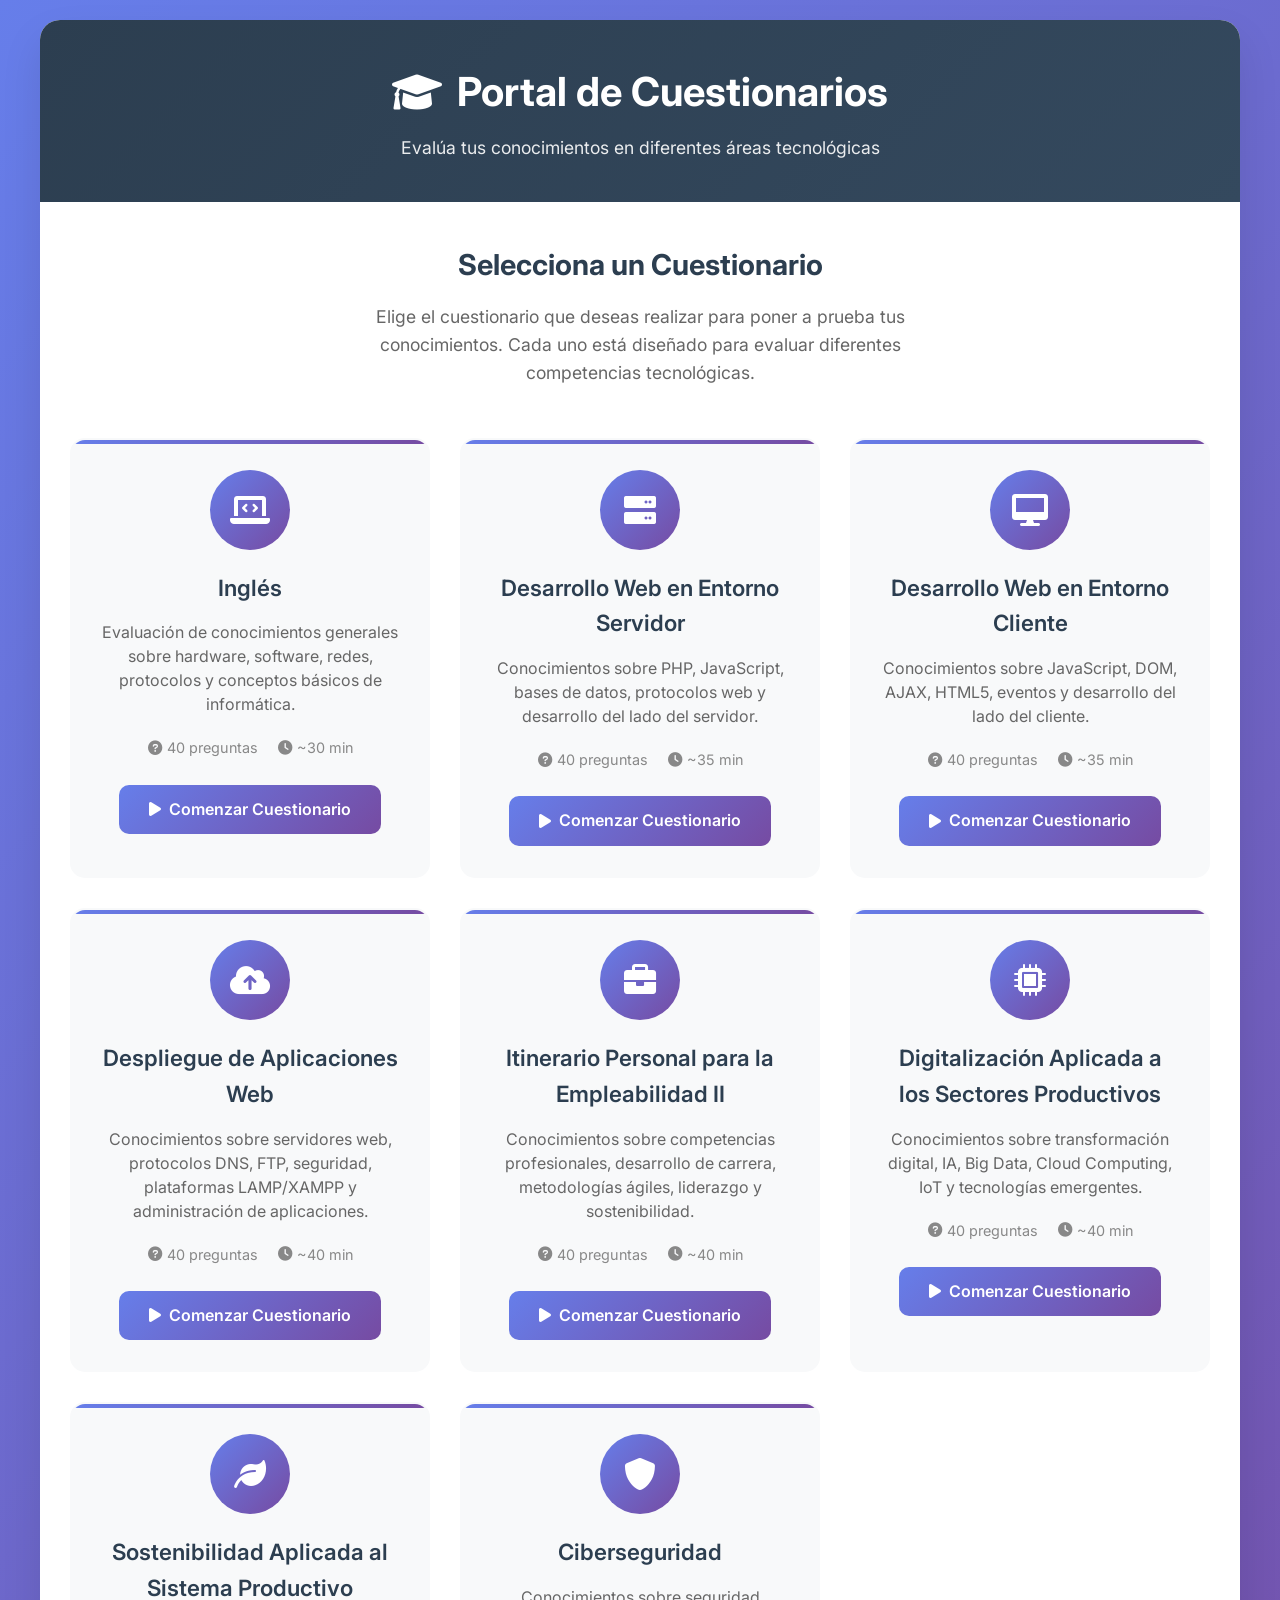
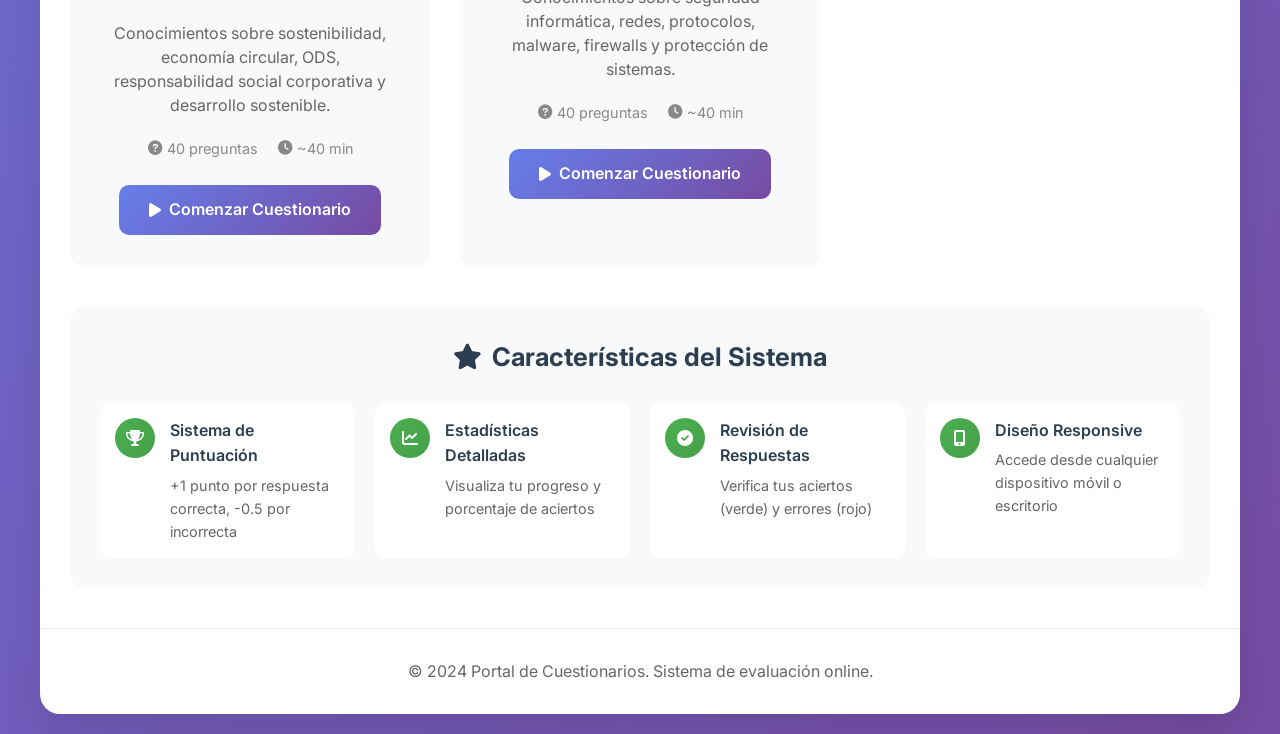
==== main.html @ a23e16ca "Plataforma completa de cuestionarios educativos con 8 módulos" ====
<!DOCTYPE html>
<html lang="es">
<head>
    <meta charset="UTF-8">
    <meta name="viewport" content="width=device-width, initial-scale=1.0">
    <title>Portal de Cuestionarios</title>
    <link href="https://fonts.googleapis.com/css2?family=Inter:wght@300;400;500;600;700&display=swap" rel="stylesheet">
    <link rel="stylesheet" href="https://cdnjs.cloudflare.com/ajax/libs/font-awesome/6.0.0/css/all.min.css">
    <style>
        * {
            margin: 0;
            padding: 0;
            box-sizing: border-box;
        }

        body {
            font-family: 'Inter', -apple-system, BlinkMacSystemFont, 'Segoe UI', Roboto, sans-serif;
            background: linear-gradient(135deg, #667eea 0%, #764ba2 100%);
            min-height: 100vh;
            padding: 20px;
            line-height: 1.6;
        }

        .container {
            max-width: 1200px;
            margin: 0 auto;
            background: white;
            border-radius: 20px;
            box-shadow: 0 20px 40px rgba(0, 0, 0, 0.1);
            overflow: hidden;
        }

        .header {
            background: linear-gradient(135deg, #2c3e50 0%, #34495e 100%);
            color: white;
            padding: 40px 30px;
            text-align: center;
        }

        .header h1 {
            font-size: 2.5rem;
            font-weight: 700;
            margin-bottom: 10px;
            display: flex;
            align-items: center;
            justify-content: center;
            gap: 15px;
        }

        .header p {
            font-size: 1.1rem;
            opacity: 0.9;
        }

        .content {
            padding: 40px 30px;
        }

        .intro {
            text-align: center;
            margin-bottom: 50px;
        }

        .intro h2 {
            font-size: 1.8rem;
            color: #2c3e50;
            margin-bottom: 15px;
        }

        .intro p {
            font-size: 1.1rem;
            color: #666;
            max-width: 600px;
            margin: 0 auto;
        }

        .quizzes-grid {
            display: grid;
            grid-template-columns: repeat(3, 1fr);
            gap: 30px;
            margin-bottom: 40px;
        }

        @media (max-width: 1200px) {
            .quizzes-grid {
                grid-template-columns: repeat(2, 1fr);
            }
        }

        @media (max-width: 768px) {
            .quizzes-grid {
                grid-template-columns: 1fr;
            }
        }

        .quiz-card {
            background: #f8f9fa;
            border-radius: 15px;
            padding: 30px;
            text-align: center;
            transition: all 0.3s ease;
            border: 2px solid transparent;
            position: relative;
            overflow: hidden;
        }

        .quiz-card::before {
            content: '';
            position: absolute;
            top: 0;
            left: 0;
            right: 0;
            height: 4px;
            background: linear-gradient(90deg, #667eea, #764ba2);
        }

        .quiz-card:hover {
            transform: translateY(-5px);
            box-shadow: 0 15px 30px rgba(0, 0, 0, 0.15);
            border-color: #667eea;
        }

        .quiz-icon {
            width: 80px;
            height: 80px;
            border-radius: 50%;
            background: linear-gradient(135deg, #667eea 0%, #764ba2 100%);
            display: flex;
            align-items: center;
            justify-content: center;
            margin: 0 auto 20px;
            font-size: 2rem;
            color: white;
        }

        .quiz-card h3 {
            font-size: 1.4rem;
            color: #2c3e50;
            margin-bottom: 15px;
            font-weight: 600;
        }

        .quiz-card p {
            color: #666;
            margin-bottom: 20px;
            line-height: 1.5;
        }

        .quiz-info {
            display: flex;
            justify-content: center;
            gap: 20px;
            margin-bottom: 25px;
            font-size: 0.9rem;
            color: #888;
        }

        .quiz-info span {
            display: flex;
            align-items: center;
            gap: 5px;
        }

        .quiz-btn {
            background: linear-gradient(135deg, #667eea 0%, #764ba2 100%);
            color: white;
            border: none;
            padding: 12px 30px;
            border-radius: 10px;
            font-size: 1rem;
            font-weight: 600;
            cursor: pointer;
            transition: all 0.3s ease;
            display: inline-flex;
            align-items: center;
            gap: 8px;
            text-decoration: none;
        }

        .quiz-btn:hover {
            transform: translateY(-2px);
            box-shadow: 0 5px 15px rgba(102, 126, 234, 0.4);
        }

        .features {
            background: #f8f9fa;
            border-radius: 15px;
            padding: 30px;
            margin-top: 40px;
        }

        .features h3 {
            font-size: 1.6rem;
            color: #2c3e50;
            margin-bottom: 25px;
            text-align: center;
            display: flex;
            align-items: center;
            justify-content: center;
            gap: 10px;
        }

        .features-grid {
            display: grid;
            grid-template-columns: repeat(auto-fit, minmax(250px, 1fr));
            gap: 20px;
        }

        .feature-item {
            display: flex;
            align-items: flex-start;
            gap: 15px;
            padding: 15px;
            background: white;
            border-radius: 10px;
            transition: transform 0.3s ease;
        }

        .feature-item:hover {
            transform: translateY(-2px);
        }

        .feature-icon {
            width: 40px;
            height: 40px;
            border-radius: 50%;
            background: linear-gradient(135deg, #4CAF50, #45a049);
            display: flex;
            align-items: center;
            justify-content: center;
            color: white;
            flex-shrink: 0;
        }

        .feature-text h4 {
            font-size: 1rem;
            color: #2c3e50;
            margin-bottom: 5px;
            font-weight: 600;
        }

        .feature-text p {
            font-size: 0.9rem;
            color: #666;
            margin: 0;
        }

        .footer {
            text-align: center;
            padding: 30px;
            color: #666;
            border-top: 1px solid #e9ecef;
        }

        @media (max-width: 768px) {
            .container {
                border-radius: 0;
                margin: -20px;
            }
            
            .header h1 {
                font-size: 2rem;
            }
            
            .quizzes-grid {
                grid-template-columns: 1fr;
                gap: 20px;
            }
            
            .features-grid {
                grid-template-columns: 1fr;
            }
        }
    </style>
</head>
<body>
    <div class="container">
        <header class="header">
            <h1><i class="fas fa-graduation-cap"></i> Portal de Cuestionarios</h1>
            <p>Evalúa tus conocimientos en diferentes áreas tecnológicas</p>
        </header>

        <div class="content">
            <div class="intro">
                <h2>Selecciona un Cuestionario</h2>
                <p>Elige el cuestionario que deseas realizar para poner a prueba tus conocimientos. Cada uno está diseñado para evaluar diferentes competencias tecnológicas.</p>
            </div>

            <div class="quizzes-grid">
                <div class="quiz-card">
                    <div class="quiz-icon">
                        <i class="fas fa-laptop-code"></i>
                    </div>
                    <h3>Inglés</h3>
                    <p>Evaluación de conocimientos generales sobre hardware, software, redes, protocolos y conceptos básicos de informática.</p>
                    <div class="quiz-info">
                        <span><i class="fas fa-question-circle"></i> 40 preguntas</span>
                        <span><i class="fas fa-clock"></i> ~30 min</span>
                    </div>
                    <a href="index.html" class="quiz-btn">
                        <i class="fas fa-play"></i> Comenzar Cuestionario
                    </a>
                </div>

                <div class="quiz-card">
                    <div class="quiz-icon">
                        <i class="fas fa-server"></i>
                    </div>
                    <h3>Desarrollo Web en Entorno Servidor</h3>
                    <p>Conocimientos sobre PHP, JavaScript, bases de datos, protocolos web y desarrollo del lado del servidor.</p>
                    <div class="quiz-info">
                        <span><i class="fas fa-question-circle"></i> 40 preguntas</span>
                        <span><i class="fas fa-clock"></i> ~35 min</span>
                    </div>
                    <a href="desarrollo-web.html" class="quiz-btn">
                        <i class="fas fa-play"></i> Comenzar Cuestionario
                    </a>
                </div>

                <div class="quiz-card">
                    <div class="quiz-icon">
                        <i class="fas fa-desktop"></i>
                    </div>
                    <h3>Desarrollo Web en Entorno Cliente</h3>
                    <p>Conocimientos sobre JavaScript, DOM, AJAX, HTML5, eventos y desarrollo del lado del cliente.</p>
                    <div class="quiz-info">
                        <span><i class="fas fa-question-circle"></i> 40 preguntas</span>
                        <span><i class="fas fa-clock"></i> ~35 min</span>
                    </div>
                    <a href="desarrollo-cliente.html" class="quiz-btn">
                        <i class="fas fa-play"></i> Comenzar Cuestionario
                    </a>
                </div>

                <div class="quiz-card">
                    <div class="quiz-icon">
                        <i class="fas fa-cloud-upload-alt"></i>
                    </div>
                    <h3>Despliegue de Aplicaciones Web</h3>
                    <p>Conocimientos sobre servidores web, protocolos DNS, FTP, seguridad, plataformas LAMP/XAMPP y administración de aplicaciones.</p>
                    <div class="quiz-info">
                        <span><i class="fas fa-question-circle"></i> 40 preguntas</span>
                        <span><i class="fas fa-clock"></i> ~40 min</span>
                    </div>
                    <a href="despliegue-web.html" class="quiz-btn">
                        <i class="fas fa-play"></i> Comenzar Cuestionario
                    </a>
                </div>

                <div class="quiz-card">
                    <div class="quiz-icon">
                        <i class="fas fa-briefcase"></i>
                    </div>
                    <h3>Itinerario Personal para la Empleabilidad II</h3>
                    <p>Conocimientos sobre competencias profesionales, desarrollo de carrera, metodologías ágiles, liderazgo y sostenibilidad.</p>
                    <div class="quiz-info">
                        <span><i class="fas fa-question-circle"></i> 40 preguntas</span>
                        <span><i class="fas fa-clock"></i> ~40 min</span>
                    </div>
                    <a href="empleabilidad.html" class="quiz-btn">
                        <i class="fas fa-play"></i> Comenzar Cuestionario
                    </a>
                </div>

                <div class="quiz-card">
                    <div class="quiz-icon">
                        <i class="fas fa-microchip"></i>
                    </div>
                    <h3>Digitalización Aplicada a los Sectores Productivos</h3>
                    <p>Conocimientos sobre transformación digital, IA, Big Data, Cloud Computing, IoT y tecnologías emergentes.</p>
                    <div class="quiz-info">
                        <span><i class="fas fa-question-circle"></i> 40 preguntas</span>
                        <span><i class="fas fa-clock"></i> ~40 min</span>
                    </div>
                    <a href="digitalizacion.html" class="quiz-btn">
                        <i class="fas fa-play"></i> Comenzar Cuestionario
                    </a>
                </div>

                <div class="quiz-card">
                    <div class="quiz-icon">
                        <i class="fas fa-leaf"></i>
                    </div>
                    <h3>Sostenibilidad Aplicada al Sistema Productivo</h3>
                    <p>Conocimientos sobre sostenibilidad, economía circular, ODS, responsabilidad social corporativa y desarrollo sostenible.</p>
                    <div class="quiz-info">
                        <span><i class="fas fa-question-circle"></i> 40 preguntas</span>
                        <span><i class="fas fa-clock"></i> ~40 min</span>
                    </div>
                    <a href="sostenibilidad.html" class="quiz-btn">
                        <i class="fas fa-play"></i> Comenzar Cuestionario
                    </a>
                </div>

                <div class="quiz-card">
                    <div class="quiz-icon">
                        <i class="fas fa-shield-alt"></i>
                    </div>
                    <h3>Ciberseguridad</h3>
                    <p>Conocimientos sobre seguridad informática, redes, protocolos, malware, firewalls y protección de sistemas.</p>
                    <div class="quiz-info">
                        <span><i class="fas fa-question-circle"></i> 40 preguntas</span>
                        <span><i class="fas fa-clock"></i> ~40 min</span>
                    </div>
                    <a href="ciberseguridad.html" class="quiz-btn">
                        <i class="fas fa-play"></i> Comenzar Cuestionario
                    </a>
                </div>
            </div>

            <div class="features">
                <h3><i class="fas fa-star"></i> Características del Sistema</h3>
                <div class="features-grid">
                    <div class="feature-item">
                        <div class="feature-icon">
                            <i class="fas fa-trophy"></i>
                        </div>
                        <div class="feature-text">
                            <h4>Sistema de Puntuación</h4>
                            <p>+1 punto por respuesta correcta, -0.5 por incorrecta</p>
                        </div>
                    </div>
                    <div class="feature-item">
                        <div class="feature-icon">
                            <i class="fas fa-chart-line"></i>
                        </div>
                        <div class="feature-text">
                            <h4>Estadísticas Detalladas</h4>
                            <p>Visualiza tu progreso y porcentaje de aciertos</p>
                        </div>
                    </div>
                    <div class="feature-item">
                        <div class="feature-icon">
                            <i class="fas fa-check-circle"></i>
                        </div>
                        <div class="feature-text">
                            <h4>Revisión de Respuestas</h4>
                            <p>Verifica tus aciertos (verde) y errores (rojo)</p>
                        </div>
                    </div>
                    <div class="feature-item">
                        <div class="feature-icon">
                            <i class="fas fa-mobile-alt"></i>
                        </div>
                        <div class="feature-text">
                            <h4>Diseño Responsive</h4>
                            <p>Accede desde cualquier dispositivo móvil o escritorio</p>
                        </div>
                    </div>
                </div>
            </div>
        </div>

        <div class="footer">
            <p>&copy; 2024 Portal de Cuestionarios. Sistema de evaluación online.</p>
        </div>
    </div>
</body>
</html>
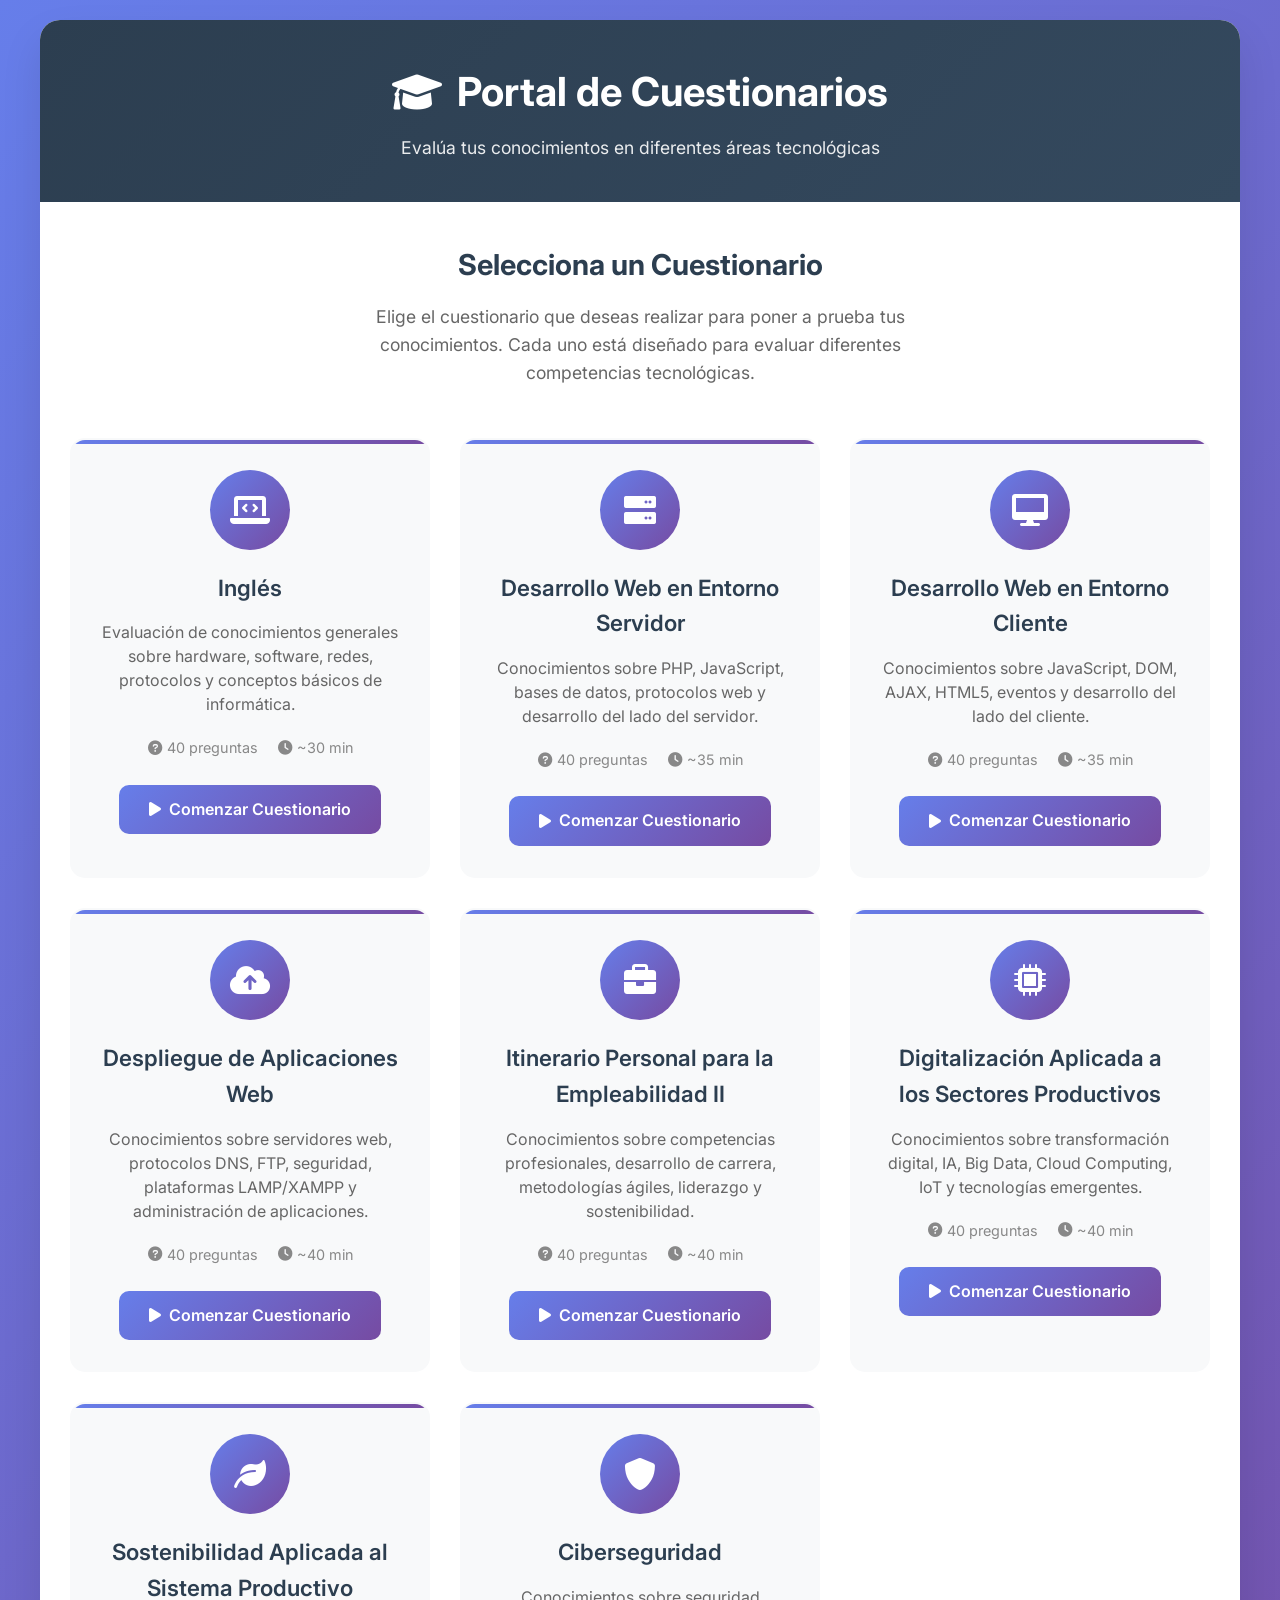
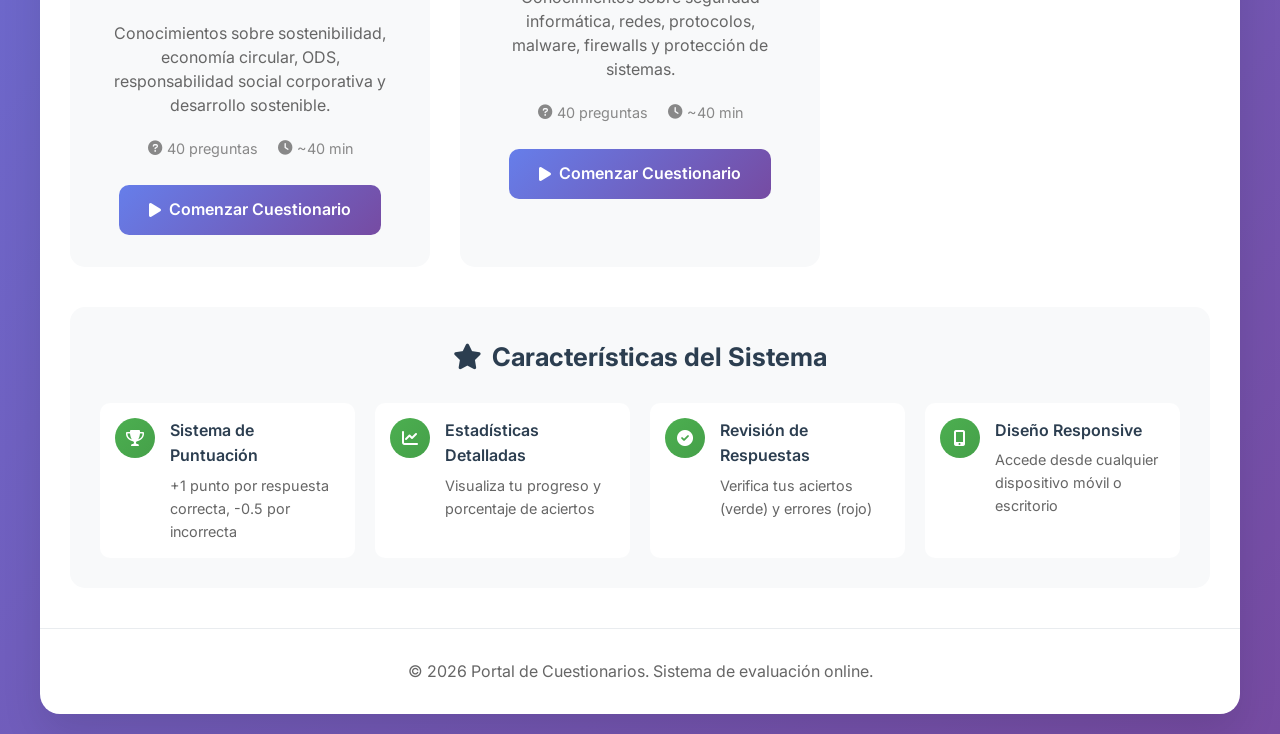
==== commit 7e4e1f97: "Cambio de fecha" ====
--- a/main.html
+++ b/main.html
@@ -452,7 +452,7 @@
         </div>
 
         <div class="footer">
-            <p>&copy; 2024 Portal de Cuestionarios. Sistema de evaluación online.</p>
+            <p>&copy; 2026 Portal de Cuestionarios. Sistema de evaluación online.</p>
         </div>
     </div>
 </body>
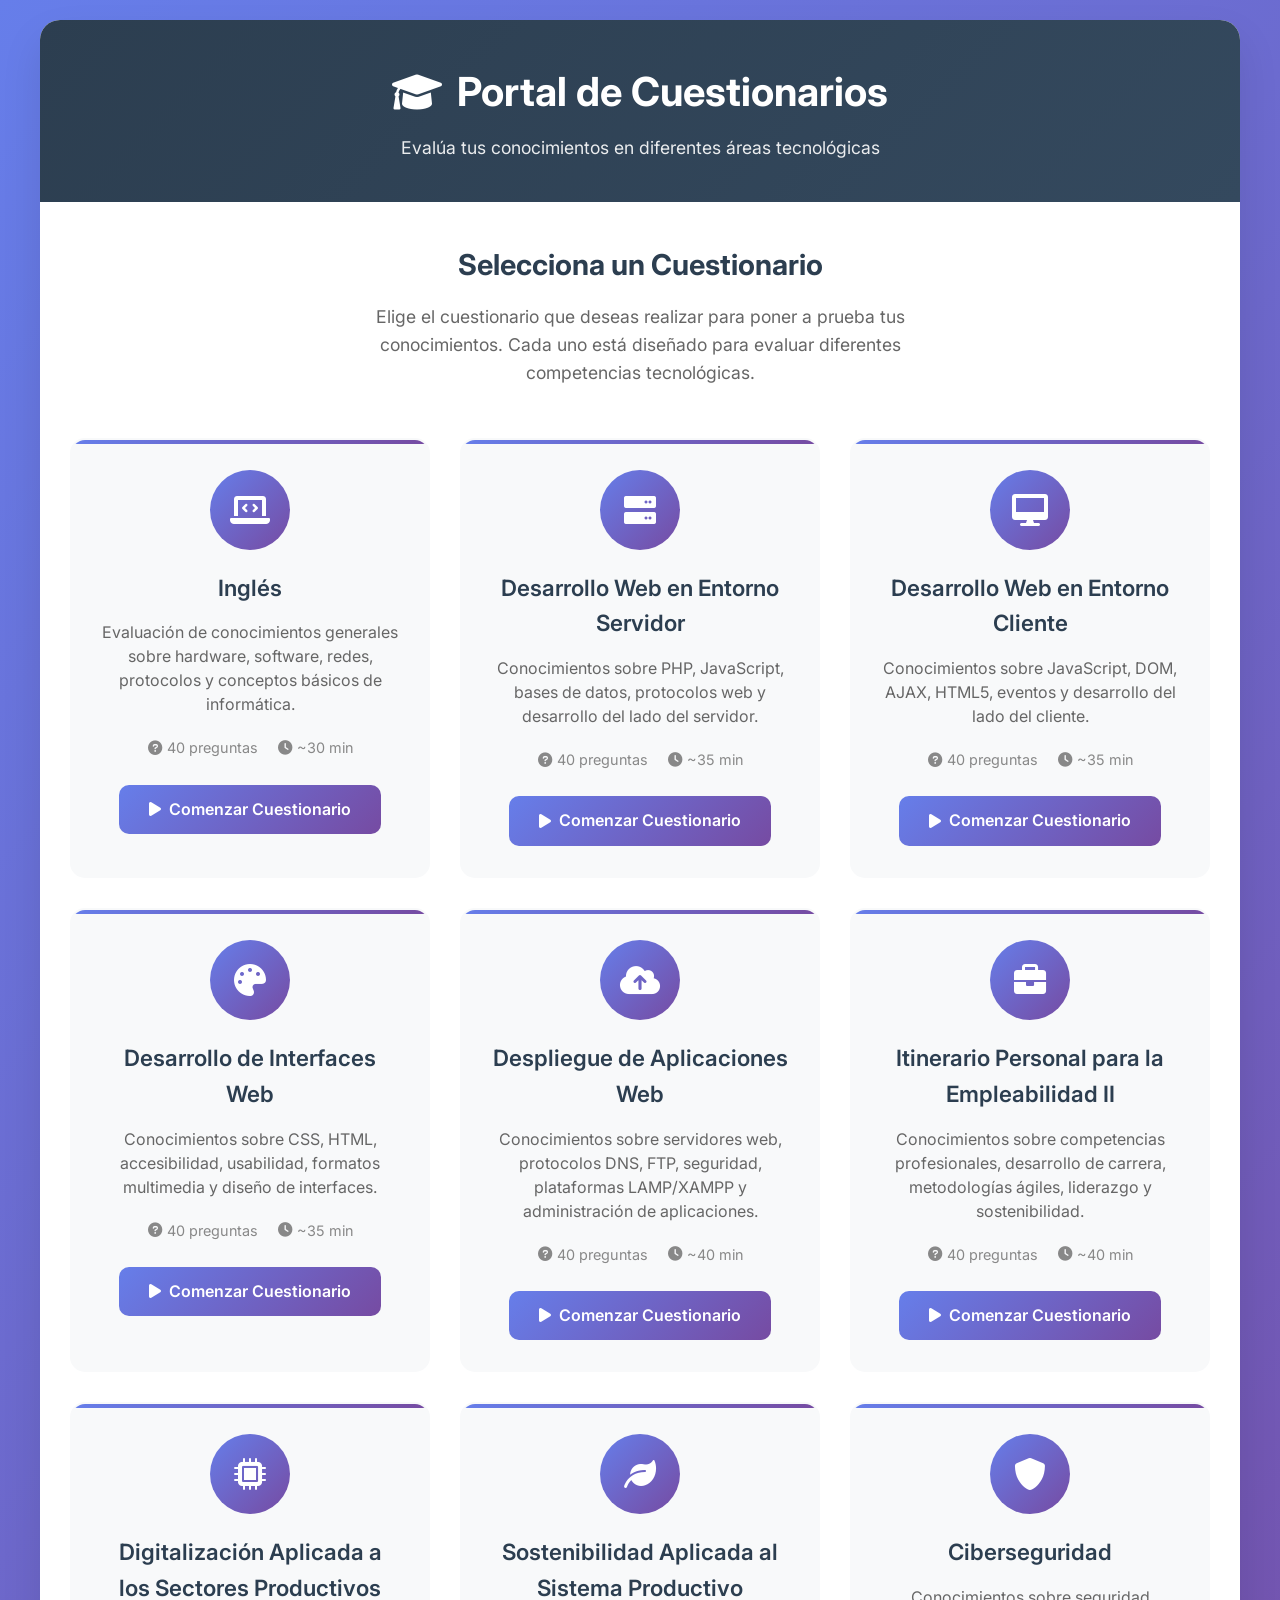
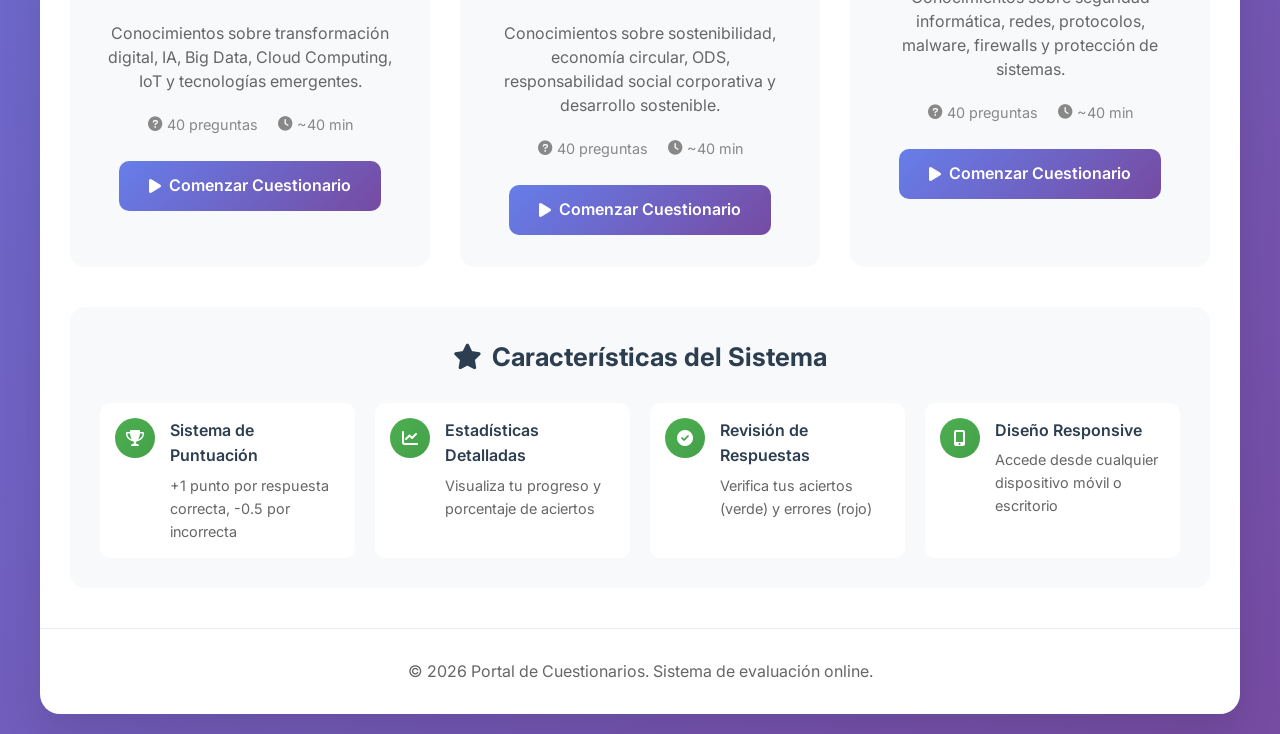
==== commit e2ab7bc9: "Nuevo cuestionario" ====
--- a/main.html
+++ b/main.html
@@ -334,6 +334,21 @@
 
                 <div class="quiz-card">
                     <div class="quiz-icon">
+                        <i class="fas fa-palette"></i>
+                    </div>
+                    <h3>Desarrollo de Interfaces Web</h3>
+                    <p>Conocimientos sobre CSS, HTML, accesibilidad, usabilidad, formatos multimedia y diseño de interfaces.</p>
+                    <div class="quiz-info">
+                        <span><i class="fas fa-question-circle"></i> 40 preguntas</span>
+                        <span><i class="fas fa-clock"></i> ~35 min</span>
+                    </div>
+                    <a href="interfaces-web.html" class="quiz-btn">
+                        <i class="fas fa-play"></i> Comenzar Cuestionario
+                    </a>
+                </div>
+
+                <div class="quiz-card">
+                    <div class="quiz-icon">
                         <i class="fas fa-cloud-upload-alt"></i>
                     </div>
                     <h3>Despliegue de Aplicaciones Web</h3>
